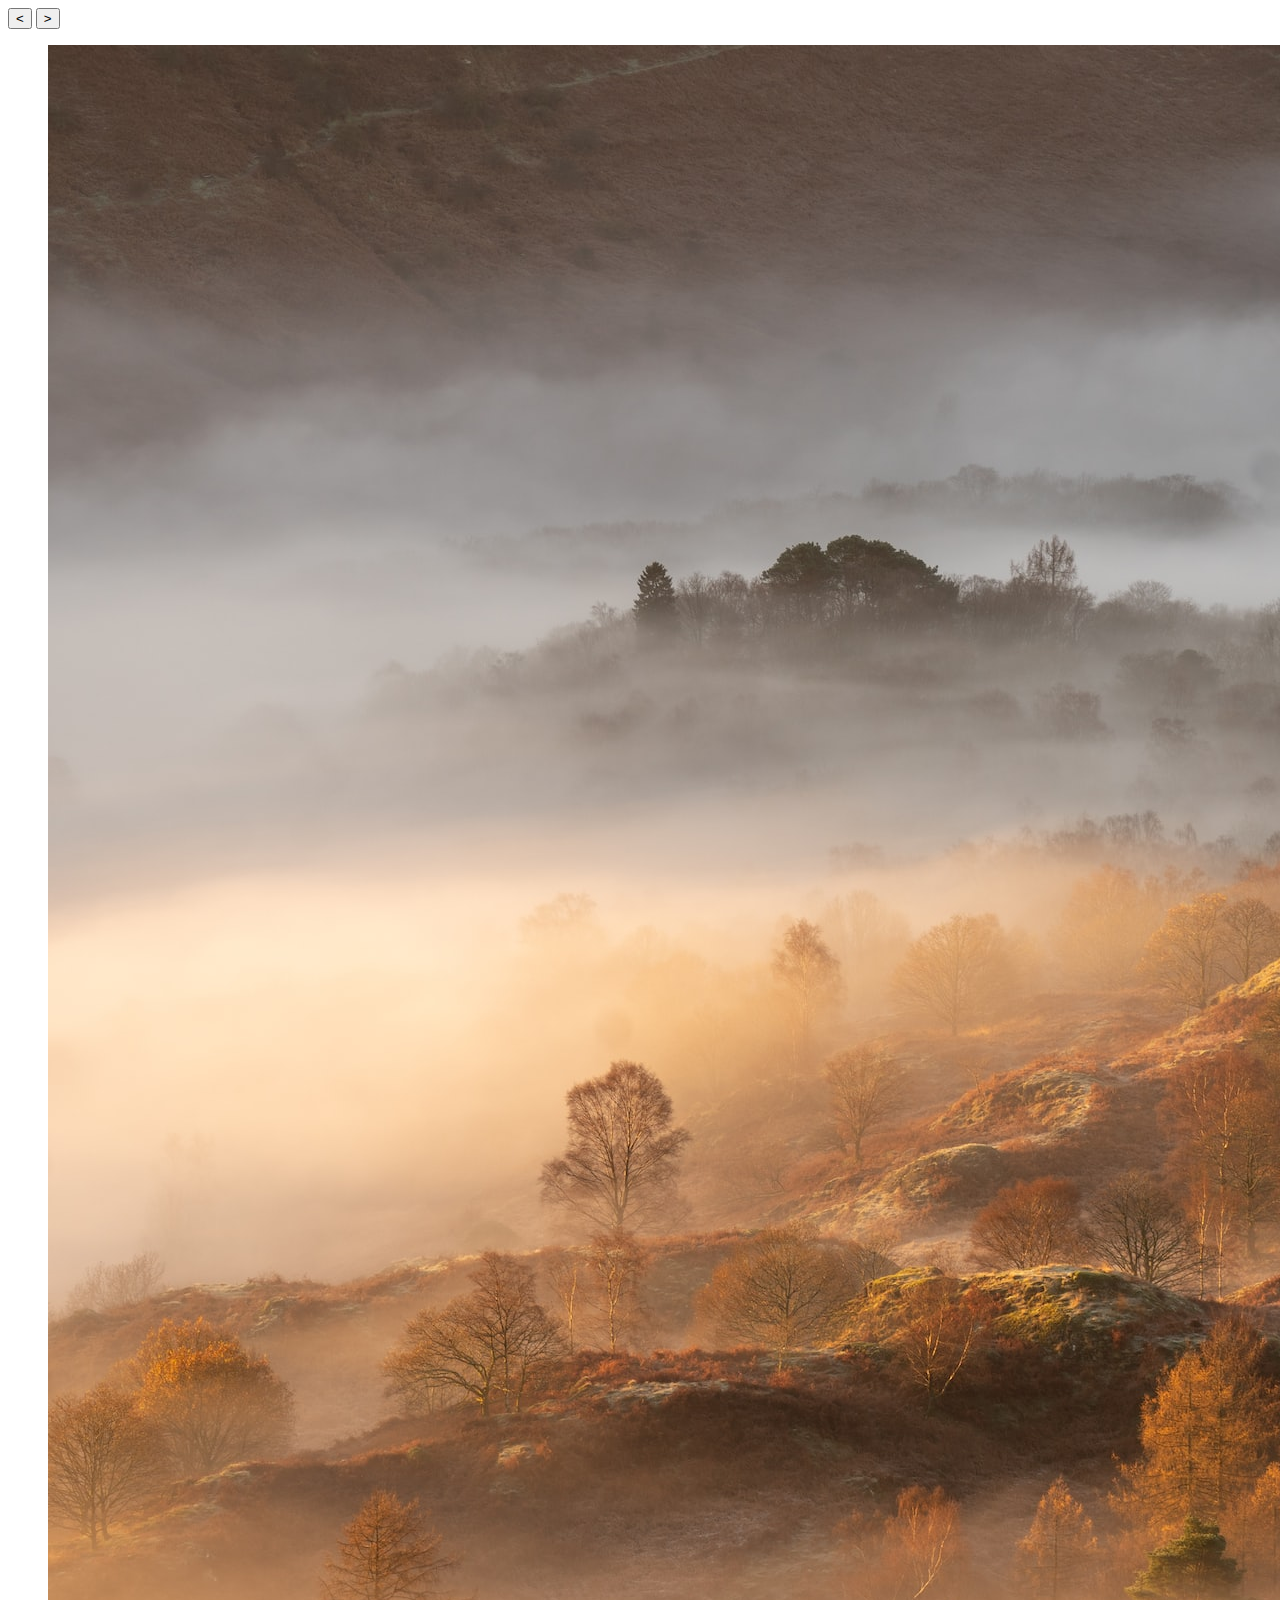
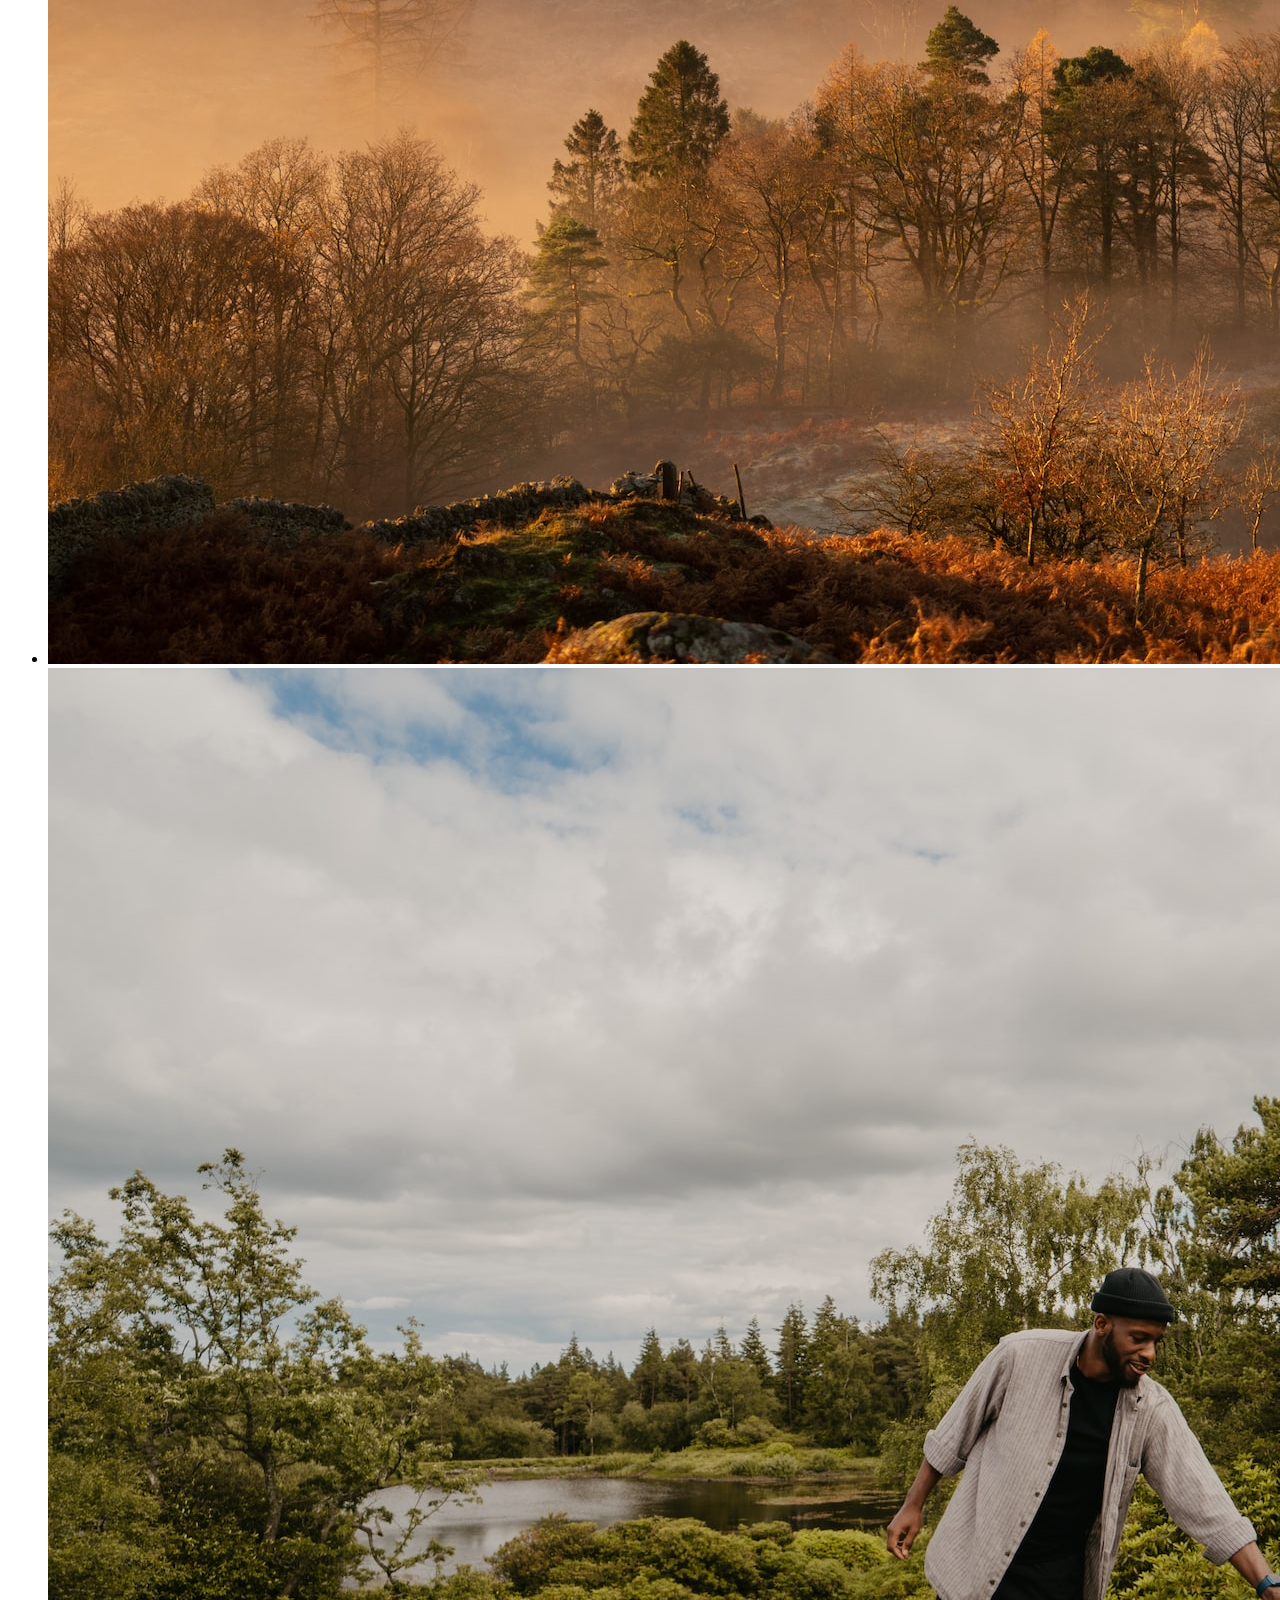
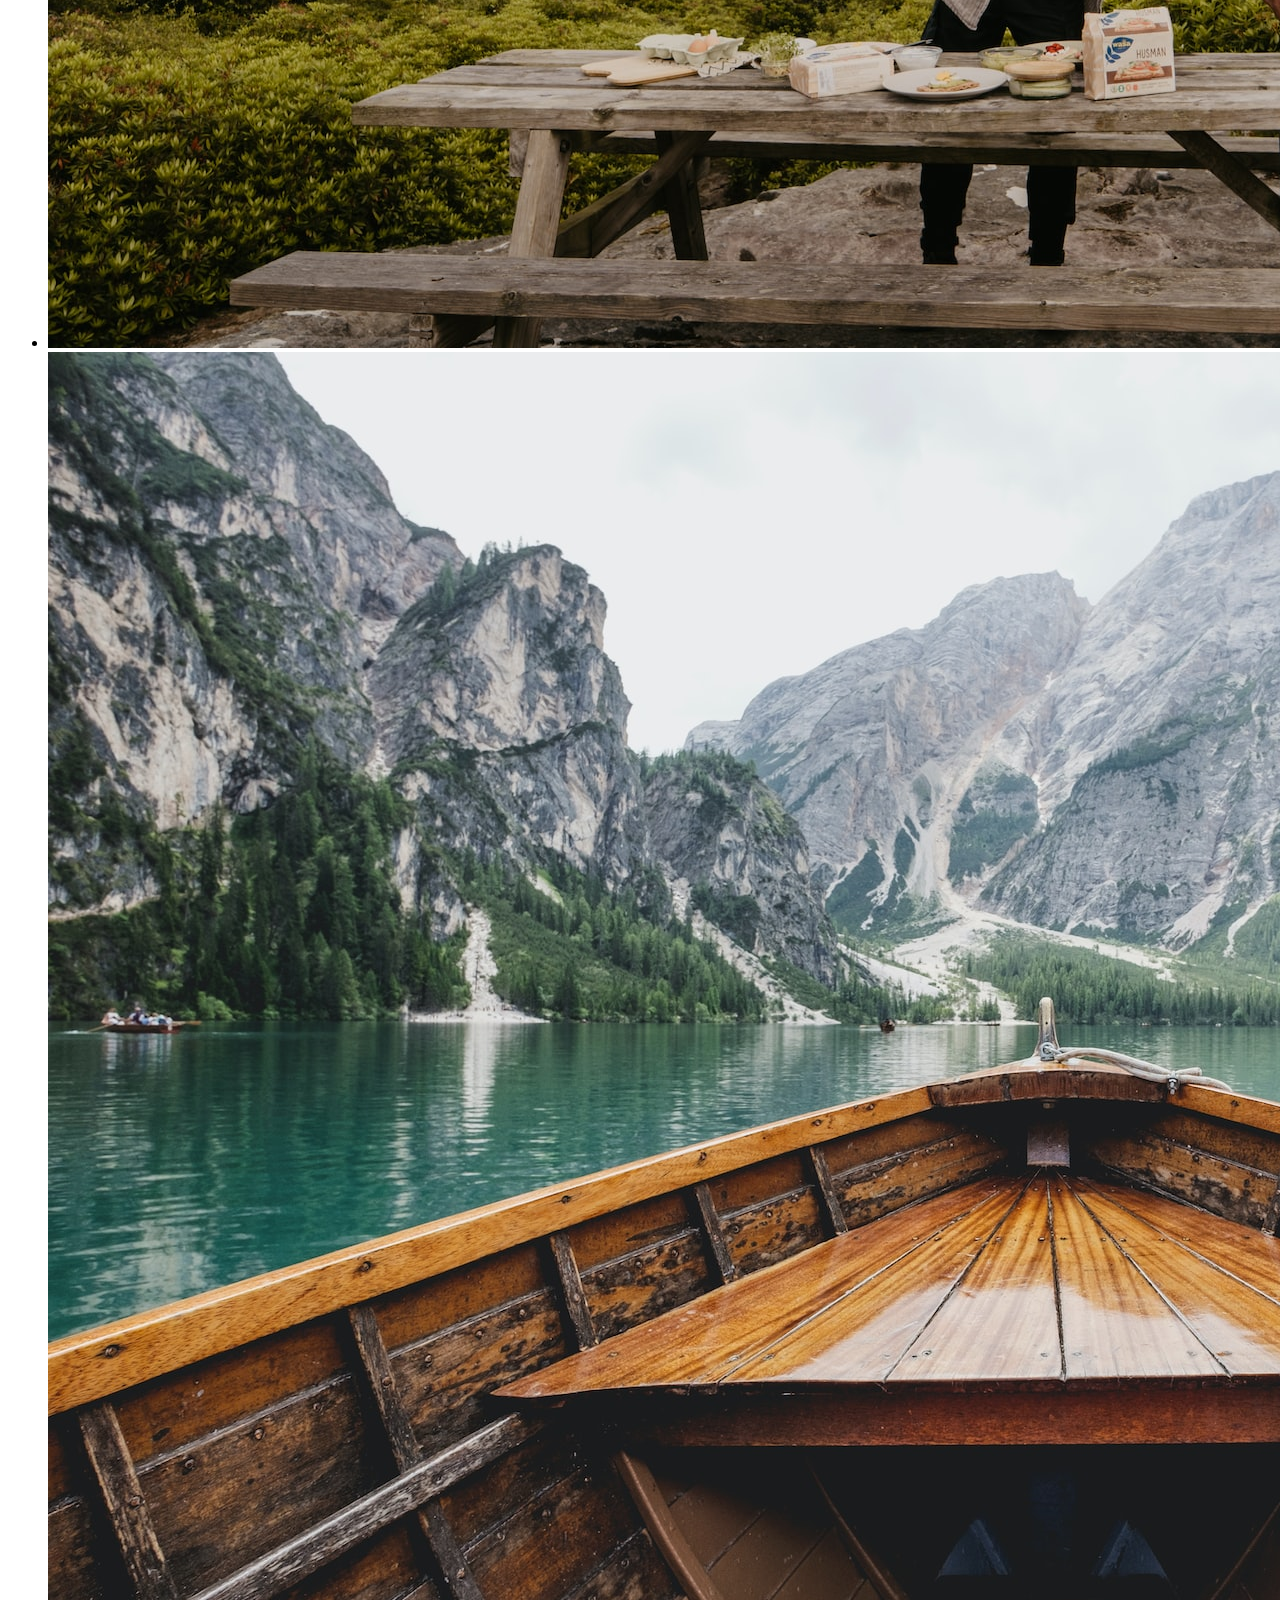
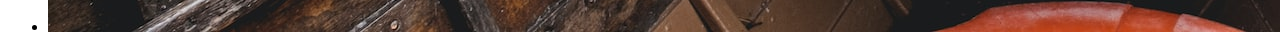
==== first-test/index.html @ 6dac84a4 "feat: add most of the html i will need, and add images" ====
<!DOCTYPE html>
<html lang="en">
<head>
  <meta charset="UTF-8">
  <meta http-equiv="X-UA-Compatible" content="IE=edge">
  <meta name="viewport" content="width=device-width, initial-scale=1.0">
  <link rel="stylesheet" href="./style.css">
  <title>Carousel 1</title>
</head>
<body>
  <section aria-label="Newest Photos">
    <div class="carousel">
      <button class="carousel__btn-prev">&#60;</button>
      <button class="carousel__btn-next">&#62;</button>
      <ul>
        <li class="slide">
          <img src="../images/cold-morning.jpg" alt="">
        </li>
        <li class="slide">
          <img src="../images/green-nature.jpg" alt="">
        </li>
        <li class="slide">
          <img src="../images/italy-lake.jpg" alt="">
        </li>
      </ul>
    </div>
  </section>
</body>
</html>
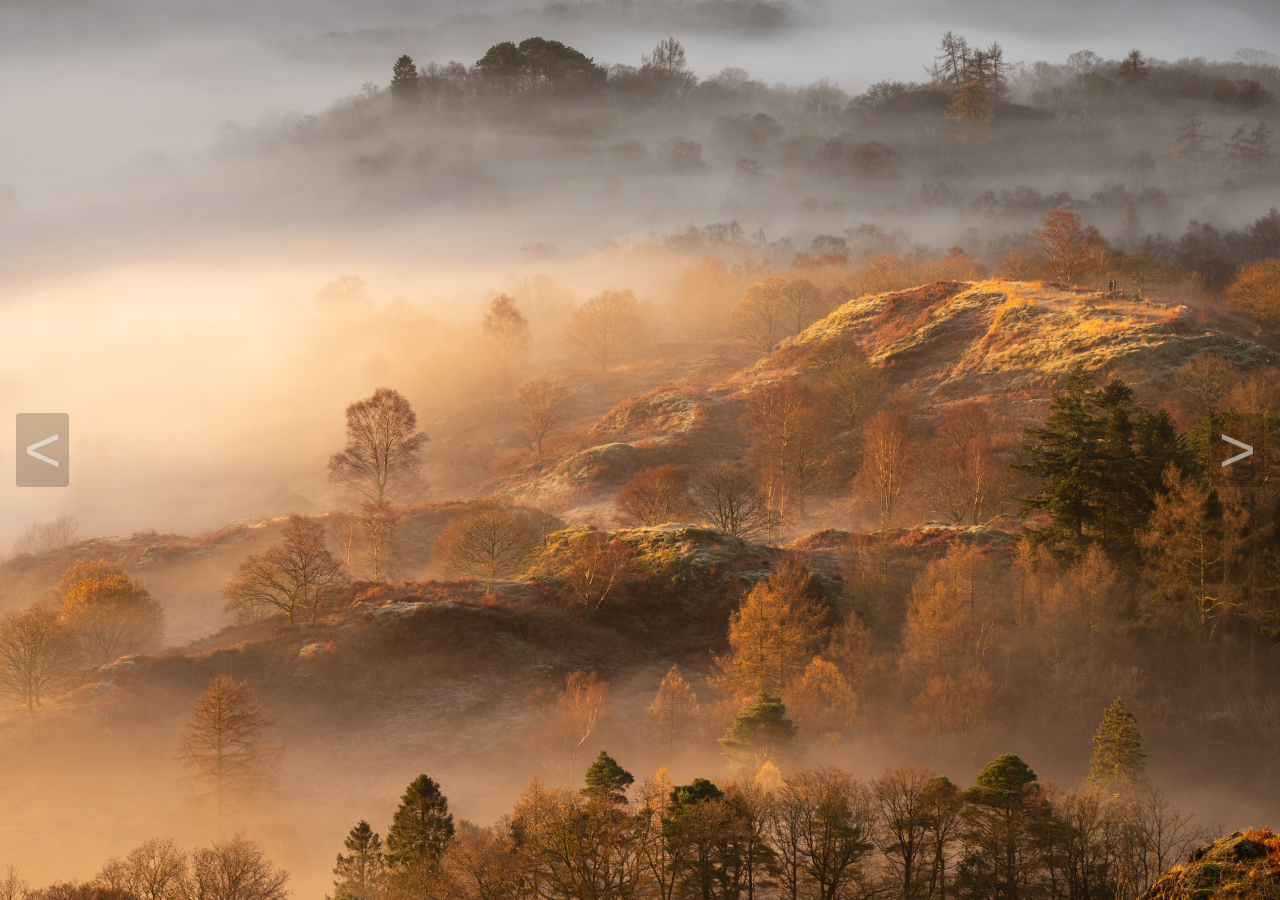
==== commit a417eb11: "feat: add styling" ====
--- a/first-test/index.html
+++ b/first-test/index.html
@@ -10,10 +10,10 @@
 <body>
   <section aria-label="Newest Photos">
     <div class="carousel">
-      <button class="carousel__btn-prev">&#60;</button>
-      <button class="carousel__btn-next">&#62;</button>
+      <button class="carousel__btn prev">&#60;</button>
+      <button class="carousel__btn next">&#62;</button>
       <ul>
-        <li class="slide">
+        <li class="slide" data-active>
           <img src="../images/cold-morning.jpg" alt="">
         </li>
         <li class="slide">
--- a/first-test/style.css
+++ b/first-test/style.css
@@ -0,0 +1,72 @@
+*,
+*::after,
+*::before {
+  margin: 0;
+  padding: 0;
+  box-sizing: border-box;
+}
+
+body {
+  margin: 0;
+}
+
+ul {
+  list-style-type: none;
+}
+
+.carousel {
+  width: 100vw;
+  height: 100vh;
+  position: relative;
+}
+
+.slide {
+  position: absolute;
+  inset: 0;
+  opacity: 0;
+}
+
+.slide img {
+  display: block;
+  width: 100%;
+  height: 100%;
+  object-fit: cover;
+  object-position: center;
+}
+
+.slide[data-active] {
+  opacity: 1;
+}
+
+.carousel__btn {
+  position: absolute;
+  z-index: 2;
+  background: none;
+  border: none;
+  font-size: 4rem;
+  top: 50%;
+  transform: translateY(-50%);
+  color: rgba(255, 255, 255, 0.5);
+  cursor: pointer;
+  border-radius: 0.25rem;
+  padding: 0 0.5rem;
+  background-color: rgba(0, 0, 0, .2);
+}
+
+.carousel__btn:hover,
+.carousel__btn:focus {
+  color: white;
+  background-color: rgba(0, 0, 0, .3);
+}
+
+.carousel__btn:focus {
+  outline: 1px solid black;
+}
+
+.carousel__btn.prev {
+  left: 1rem;
+}
+
+.carousel__btn.next {
+  right: 1rem;
+}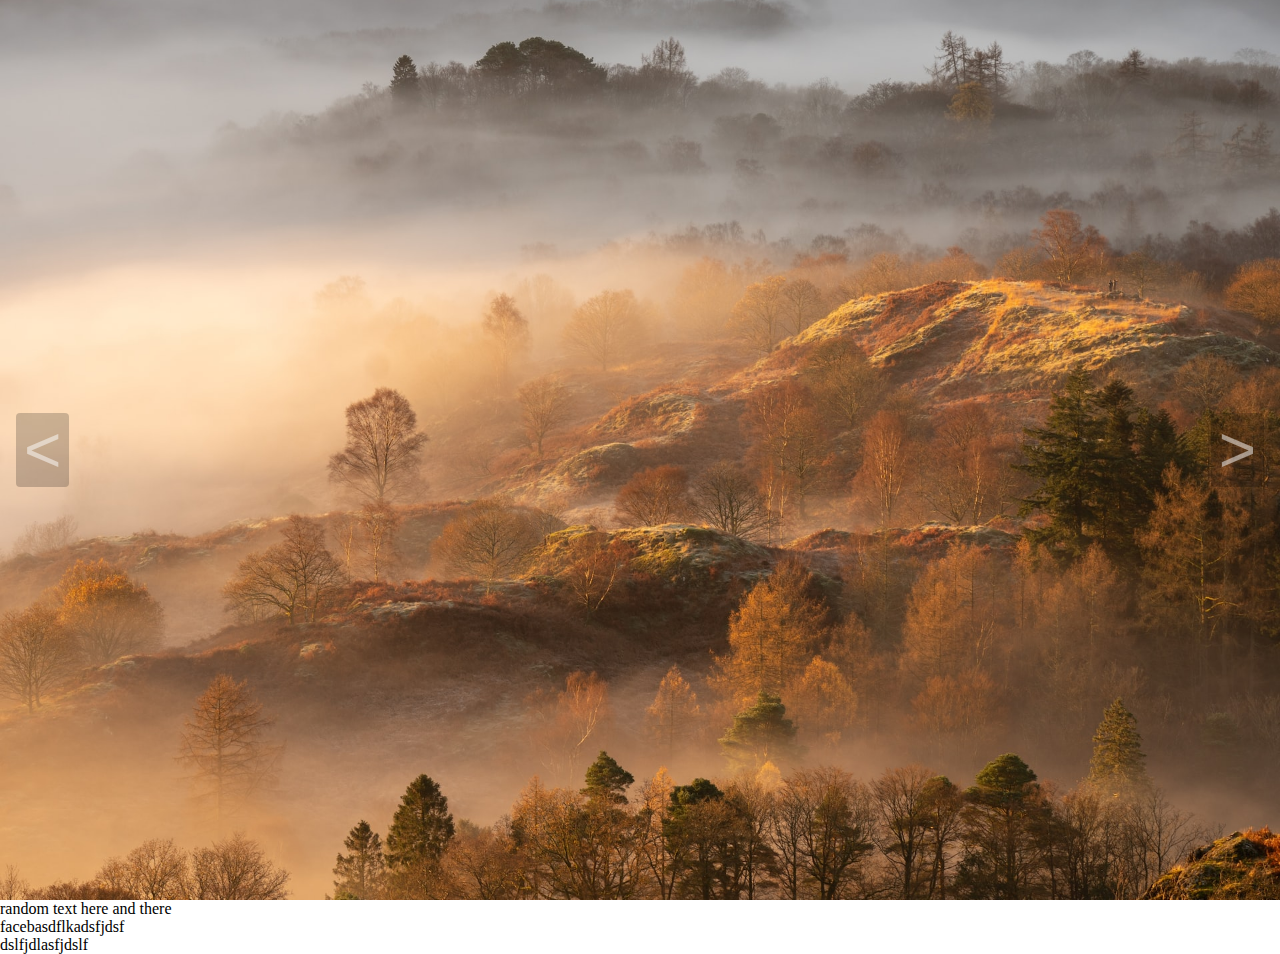
==== commit 6a80f5f6: "feat: add js" ====
--- a/first-test/index.html
+++ b/first-test/index.html
@@ -4,26 +4,34 @@
   <meta charset="UTF-8">
   <meta http-equiv="X-UA-Compatible" content="IE=edge">
   <meta name="viewport" content="width=device-width, initial-scale=1.0">
+  <script src="./app.js" defer></script>
   <link rel="stylesheet" href="./style.css">
   <title>Carousel 1</title>
 </head>
 <body>
   <section aria-label="Newest Photos">
-    <div class="carousel">
-      <button class="carousel__btn prev">&#60;</button>
-      <button class="carousel__btn next">&#62;</button>
-      <ul>
+    <div class="carousel" data-carousel>
+      <button class="carousel__btn prev" data-carousel-button="prev">&#60;</button>
+      <button class="carousel__btn next" data-carousel-button="next">&#62;</button>
+      <ul id="data-slides" data-slides>
         <li class="slide" data-active>
           <img src="../images/cold-morning.jpg" alt="">
         </li>
         <li class="slide">
           <img src="../images/green-nature.jpg" alt="">
         </li>
-        <li class="slide">
+        <li class="slide" id="amin">
           <img src="../images/italy-lake.jpg" alt="">
         </li>
       </ul>
     </div>
   </section>
+  <section data-testing>
+    <div>
+      <p data-yoo>random text here and there</p>
+      <p data-yoo>facebasdflkadsfjdsf</p>
+      <p data-yoo>dslfjdlasfjdslf</p>
+    </div>
+  </section>
 </body>
 </html>--- a/first-test/style.css
+++ b/first-test/style.css
@@ -24,6 +24,8 @@
   position: absolute;
   inset: 0;
   opacity: 0;
+  transition: 200ms opacity ease-in-out;
+  transition-delay: 200ms;
 }
 
 .slide img {
@@ -36,6 +38,7 @@
 
 .slide[data-active] {
   opacity: 1;
+  transition-delay: 0ms;
 }
 
 .carousel__btn {
@@ -69,4 +72,5 @@
 
 .carousel__btn.next {
   right: 1rem;
-}+}
+
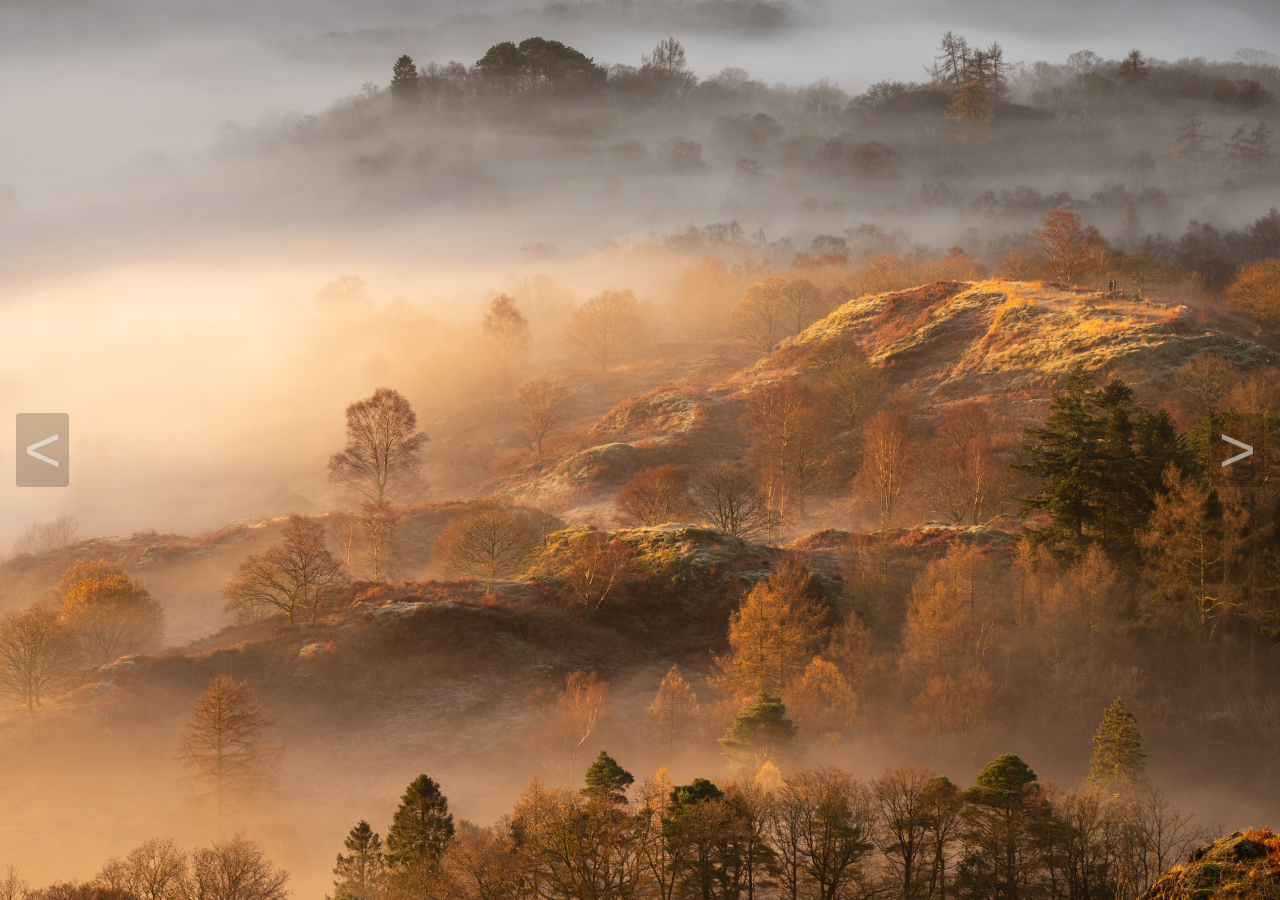
==== commit ab175132: "feat: add my js" ====
--- a/first-test/index.html
+++ b/first-test/index.html
@@ -26,12 +26,6 @@
       </ul>
     </div>
   </section>
-  <section data-testing>
-    <div>
-      <p data-yoo>random text here and there</p>
-      <p data-yoo>facebasdflkadsfjdsf</p>
-      <p data-yoo>dslfjdlasfjdslf</p>
-    </div>
-  </section>
+
 </body>
 </html>